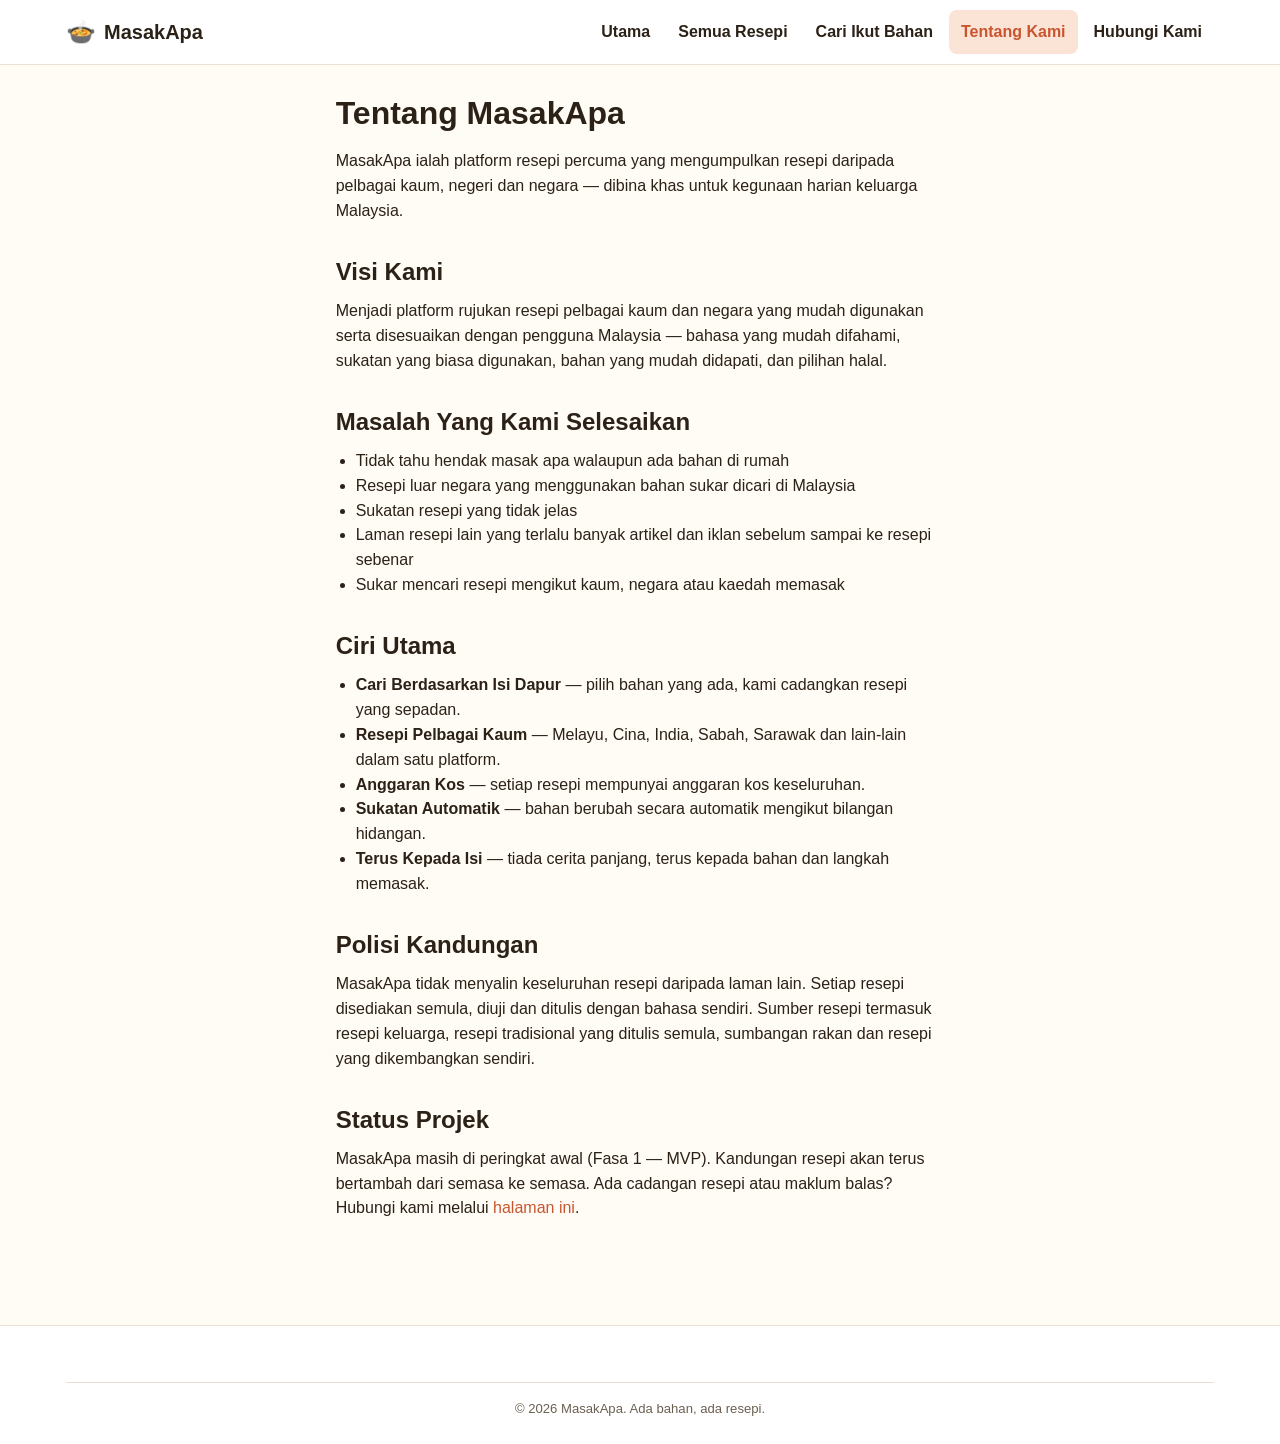
==== about.html @ 8297d0ee "Add MasakApa Fase 1 MVP: static recipe platform Homepage, recipe listing with filters, recipe detail" ====
<!doctype html>
<html lang="ms">
<head>
  <meta charset="UTF-8">
  <meta name="viewport" content="width=device-width, initial-scale=1.0">
  <title>Tentang Kami — MasakApa</title>
  <meta name="description" content="Kenali MasakApa — platform resepi percuma pelbagai kaum dan negara, dibina untuk keluarga Malaysia.">
  <link rel="icon" href="data:,">
  <link rel="stylesheet" href="assets/css/style.css">
  <link rel="stylesheet" href="assets/css/responsive.css">
</head>
<body>
  <a class="skip-link" href="#main">Langkau ke kandungan</a>

  <header class="site-header">
    <div class="container">
      <a class="logo" href="index.html"><span class="logo-mark">🍲</span> MasakApa</a>
      <button class="nav-toggle" aria-label="Buka menu" aria-expanded="false">
        <span></span>
      </button>
      <nav class="main-nav" aria-label="Navigasi utama">
        <ul>
          <li><a href="index.html">Utama</a></li>
          <li><a href="recipes.html">Semua Resepi</a></li>
          <li><a href="search.html">Cari Ikut Bahan</a></li>
          <li><a href="about.html" aria-current="page">Tentang Kami</a></li>
          <li><a href="contact.html">Hubungi Kami</a></li>
        </ul>
      </nav>
    </div>
  </header>

  <main id="main">
    <div class="container prose" style="padding:28px 16px 48px;">
      <h1>Tentang MasakApa</h1>
      <p>MasakApa ialah platform resepi percuma yang mengumpulkan resepi daripada pelbagai kaum, negeri dan negara — dibina khas untuk kegunaan harian keluarga Malaysia.</p>

      <h2>Visi Kami</h2>
      <p>Menjadi platform rujukan resepi pelbagai kaum dan negara yang mudah digunakan serta disesuaikan dengan pengguna Malaysia — bahasa yang mudah difahami, sukatan yang biasa digunakan, bahan yang mudah didapati, dan pilihan halal.</p>

      <h2>Masalah Yang Kami Selesaikan</h2>
      <ul>
        <li>Tidak tahu hendak masak apa walaupun ada bahan di rumah</li>
        <li>Resepi luar negara yang menggunakan bahan sukar dicari di Malaysia</li>
        <li>Sukatan resepi yang tidak jelas</li>
        <li>Laman resepi lain yang terlalu banyak artikel dan iklan sebelum sampai ke resepi sebenar</li>
        <li>Sukar mencari resepi mengikut kaum, negara atau kaedah memasak</li>
      </ul>

      <h2>Ciri Utama</h2>
      <ul>
        <li><strong>Cari Berdasarkan Isi Dapur</strong> — pilih bahan yang ada, kami cadangkan resepi yang sepadan.</li>
        <li><strong>Resepi Pelbagai Kaum</strong> — Melayu, Cina, India, Sabah, Sarawak dan lain-lain dalam satu platform.</li>
        <li><strong>Anggaran Kos</strong> — setiap resepi mempunyai anggaran kos keseluruhan.</li>
        <li><strong>Sukatan Automatik</strong> — bahan berubah secara automatik mengikut bilangan hidangan.</li>
        <li><strong>Terus Kepada Isi</strong> — tiada cerita panjang, terus kepada bahan dan langkah memasak.</li>
      </ul>

      <h2>Polisi Kandungan</h2>
      <p>MasakApa tidak menyalin keseluruhan resepi daripada laman lain. Setiap resepi disediakan semula, diuji dan ditulis dengan bahasa sendiri. Sumber resepi termasuk resepi keluarga, resepi tradisional yang ditulis semula, sumbangan rakan dan resepi yang dikembangkan sendiri.</p>

      <h2>Status Projek</h2>
      <p>MasakApa masih di peringkat awal (Fasa 1 — MVP). Kandungan resepi akan terus bertambah dari semasa ke semasa. Ada cadangan resepi atau maklum balas? Hubungi kami melalui <a href="contact.html">halaman ini</a>.</p>
    </div>
  </main>

  <footer class="site-footer">
    <div class="container">
      <div class="footer-bottom">
        &copy; <span id="footer-year"></span> MasakApa. Ada bahan, ada resepi.
      </div>
    </div>
  </footer>

  <script src="assets/js/app.js"></script>
</body>
</html>
---- assets/css/style.css ----
/* =========================================================
   MasakApa — Base Styles
   Mobile-first. Breakpoint overrides live in responsive.css
   ========================================================= */

:root {
  --color-primary: #e8734a;
  --color-primary-dark: #c8552f;
  --color-primary-light: #fbe3d6;
  --color-secondary: #2f6f5e;
  --color-secondary-light: #dcece7;
  --color-accent: #f2b441;
  --color-bg: #fffbf5;
  --color-surface: #ffffff;
  --color-text: #2b2117;
  --color-text-muted: #6b5f52;
  --color-border: #eae0d3;
  --color-danger: #c1392b;
  --radius-sm: 8px;
  --radius-md: 14px;
  --radius-lg: 20px;
  --shadow-sm: 0 1px 3px rgba(43, 33, 23, 0.08);
  --shadow-md: 0 6px 20px rgba(43, 33, 23, 0.10);
  --shadow-lg: 0 12px 32px rgba(43, 33, 23, 0.14);
  --font-body: -apple-system, BlinkMacSystemFont, "Segoe UI", Roboto, "Helvetica Neue", Arial, sans-serif;
  --header-height: 64px;
}

@media (prefers-color-scheme: dark) {
  :root {
    --color-primary: #f0855e;
    --color-primary-dark: #ff9d75;
    --color-primary-light: #3a2a22;
    --color-secondary: #5cae97;
    --color-secondary-light: #1d2f29;
    --color-accent: #f2b441;
    --color-bg: #17130f;
    --color-surface: #221c16;
    --color-text: #f3ece2;
    --color-text-muted: #b5a996;
    --color-border: #3a3128;
    --shadow-sm: 0 1px 3px rgba(0, 0, 0, 0.35);
    --shadow-md: 0 6px 20px rgba(0, 0, 0, 0.4);
    --shadow-lg: 0 12px 32px rgba(0, 0, 0, 0.5);
  }
}

*,
*::before,
*::after {
  box-sizing: border-box;
}

html {
  -webkit-text-size-adjust: 100%;
}

body {
  margin: 0;
  font-family: var(--font-body);
  background: var(--color-bg);
  color: var(--color-text);
  line-height: 1.55;
  -webkit-font-smoothing: antialiased;
}

img {
  max-width: 100%;
  display: block;
}

a {
  color: var(--color-primary-dark);
  text-decoration: none;
}

a:hover {
  text-decoration: underline;
}

h1, h2, h3, h4 {
  line-height: 1.25;
  margin: 0 0 0.5em;
  font-weight: 700;
}

p {
  margin: 0 0 1em;
}

ul, ol {
  margin: 0;
  padding-left: 1.25em;
}

button, input, select, textarea {
  font-family: inherit;
  font-size: 1rem;
  color: inherit;
}

.container {
  width: 100%;
  max-width: 1180px;
  margin: 0 auto;
  padding: 0 16px;
}

.visually-hidden {
  position: absolute;
  width: 1px;
  height: 1px;
  overflow: hidden;
  clip: rect(0 0 0 0);
  white-space: nowrap;
}

.skip-link {
  position: absolute;
  left: 8px;
  top: -50px;
  background: var(--color-primary);
  color: #fff;
  padding: 8px 14px;
  border-radius: var(--radius-sm);
  z-index: 200;
  transition: top 0.15s ease;
}

.skip-link:focus {
  top: 8px;
}

/* ---------- Buttons ---------- */

.btn {
  display: inline-flex;
  align-items: center;
  justify-content: center;
  gap: 8px;
  padding: 12px 20px;
  border-radius: 999px;
  border: 2px solid transparent;
  background: var(--color-primary);
  color: #fff;
  font-weight: 600;
  cursor: pointer;
  text-decoration: none;
  transition: transform 0.12s ease, box-shadow 0.12s ease, background 0.12s ease;
}

.btn:hover {
  background: var(--color-primary-dark);
  text-decoration: none;
}

.btn:active {
  transform: scale(0.98);
}

.btn-outline {
  background: transparent;
  border-color: var(--color-border);
  color: var(--color-text);
}

.btn-outline:hover {
  border-color: var(--color-primary);
  background: var(--color-primary-light);
}

.btn-secondary {
  background: var(--color-secondary);
}

.btn-secondary:hover {
  background: #245648;
}

.btn-sm {
  padding: 8px 14px;
  font-size: 0.9rem;
}

.btn-block {
  width: 100%;
}

/* ---------- Header ---------- */

.site-header {
  position: sticky;
  top: 0;
  z-index: 100;
  background: var(--color-surface);
  border-bottom: 1px solid var(--color-border);
}

.site-header .container {
  display: flex;
  align-items: center;
  justify-content: space-between;
  height: var(--header-height);
  gap: 12px;
}

.logo {
  display: flex;
  align-items: center;
  gap: 8px;
  font-weight: 800;
  font-size: 1.25rem;
  color: var(--color-text);
}

.logo:hover {
  text-decoration: none;
}

.logo .logo-mark {
  font-size: 1.5rem;
}

.main-nav {
  position: fixed;
  inset: var(--header-height) 0 0 0;
  background: var(--color-surface);
  transform: translateX(100%);
  transition: transform 0.2s ease;
  overflow-y: auto;
  padding: 24px 16px;
  z-index: 99;
}

.main-nav.is-open {
  transform: translateX(0);
}

.main-nav ul {
  list-style: none;
  padding: 0;
  margin: 0;
  display: flex;
  flex-direction: column;
  gap: 4px;
}

.main-nav a {
  display: block;
  padding: 14px 8px;
  color: var(--color-text);
  font-weight: 600;
  border-bottom: 1px solid var(--color-border);
}

.main-nav a:hover,
.main-nav a[aria-current="page"] {
  color: var(--color-primary-dark);
  text-decoration: none;
}

.nav-toggle {
  background: none;
  border: 1px solid var(--color-border);
  border-radius: var(--radius-sm);
  width: 42px;
  height: 42px;
  display: flex;
  align-items: center;
  justify-content: center;
  cursor: pointer;
}

.nav-toggle span,
.nav-toggle span::before,
.nav-toggle span::after {
  content: "";
  display: block;
  width: 20px;
  height: 2px;
  background: var(--color-text);
  position: relative;
  transition: transform 0.15s ease;
}

.nav-toggle span::before {
  position: absolute;
  top: -6px;
}

.nav-toggle span::after {
  position: absolute;
  top: 6px;
}

/* ---------- Hero ---------- */

.hero {
  padding: 40px 0 32px;
  background: linear-gradient(180deg, var(--color-primary-light) 0%, var(--color-bg) 100%);
  text-align: center;
}

.hero h1 {
  font-size: 1.9rem;
  margin-bottom: 0.35em;
}

.hero p.hero-sub {
  color: var(--color-text-muted);
  max-width: 42ch;
  margin: 0 auto 24px;
}

.search-box {
  display: flex;
  gap: 8px;
  max-width: 560px;
  margin: 0 auto;
  background: var(--color-surface);
  padding: 6px;
  border-radius: 999px;
  box-shadow: var(--shadow-md);
  border: 1px solid var(--color-border);
}

.search-box input[type="search"] {
  flex: 1;
  border: none;
  outline: none;
  background: transparent;
  padding: 10px 14px;
  border-radius: 999px;
}

.hero-actions {
  display: flex;
  flex-wrap: wrap;
  gap: 10px;
  justify-content: center;
  margin-top: 16px;
}

/* ---------- Sections ---------- */

.section {
  padding: 36px 0;
}

.section-head {
  display: flex;
  align-items: baseline;
  justify-content: space-between;
  gap: 12px;
  margin-bottom: 18px;
  flex-wrap: wrap;
}

.section-head h2 {
  font-size: 1.4rem;
  margin: 0;
}

.section-head .see-all {
  font-weight: 600;
  white-space: nowrap;
}

.section-alt {
  background: var(--color-surface);
  border-top: 1px solid var(--color-border);
  border-bottom: 1px solid var(--color-border);
}

/* ---------- Chip / pill grids ---------- */

.chip-grid {
  display: grid;
  grid-template-columns: repeat(2, 1fr);
  gap: 10px;
}

.chip-card {
  display: flex;
  align-items: center;
  gap: 10px;
  padding: 14px;
  background: var(--color-surface);
  border: 1px solid var(--color-border);
  border-radius: var(--radius-md);
  font-weight: 600;
  color: var(--color-text);
  transition: box-shadow 0.12s ease, transform 0.12s ease;
}

.chip-card:hover {
  box-shadow: var(--shadow-sm);
  transform: translateY(-2px);
  text-decoration: none;
}

.chip-card .chip-icon {
  font-size: 1.4rem;
}

.chip-row {
  display: flex;
  flex-wrap: wrap;
  gap: 8px;
}

.chip {
  display: inline-flex;
  align-items: center;
  gap: 6px;
  padding: 8px 14px;
  border-radius: 999px;
  background: var(--color-surface);
  border: 1px solid var(--color-border);
  font-size: 0.88rem;
  font-weight: 600;
  color: var(--color-text);
  cursor: pointer;
  transition: background 0.12s ease, border-color 0.12s ease;
}

.chip:hover {
  border-color: var(--color-primary);
  text-decoration: none;
}

.chip.is-active {
  background: var(--color-primary);
  border-color: var(--color-primary);
  color: #fff;
}

.chip input[type="checkbox"] {
  margin: 0;
}

/* ---------- Recipe cards ---------- */

.recipe-grid {
  display: grid;
  grid-template-columns: 1fr;
  gap: 18px;
}

.recipe-card {
  background: var(--color-surface);
  border: 1px solid var(--color-border);
  border-radius: var(--radius-lg);
  overflow: hidden;
  display: flex;
  flex-direction: column;
  box-shadow: var(--shadow-sm);
  transition: box-shadow 0.15s ease, transform 0.15s ease;
  color: var(--color-text);
}

.recipe-card:hover {
  box-shadow: var(--shadow-lg);
  transform: translateY(-3px);
  text-decoration: none;
}

.recipe-card-media {
  aspect-ratio: 4 / 3;
  display: flex;
  align-items: center;
  justify-content: center;
  font-size: 3rem;
  position: relative;
}

.recipe-card-media .badge-featured {
  position: absolute;
  top: 10px;
  left: 10px;
  background: rgba(255, 255, 255, 0.9);
  color: var(--color-text);
  font-size: 0.72rem;
  font-weight: 700;
  padding: 4px 9px;
  border-radius: 999px;
}

.recipe-card-body {
  padding: 14px 14px 16px;
  display: flex;
  flex-direction: column;
  gap: 8px;
  flex: 1;
}

.recipe-card-title {
  font-size: 1.05rem;
  font-weight: 700;
  margin: 0;
}

.recipe-card-meta {
  display: flex;
  flex-wrap: wrap;
  gap: 6px 12px;
  font-size: 0.82rem;
  color: var(--color-text-muted);
}

.recipe-card-meta span {
  display: inline-flex;
  align-items: center;
  gap: 4px;
}

.recipe-card-tags {
  display: flex;
  flex-wrap: wrap;
  gap: 6px;
  margin-top: auto;
}

.badge {
  display: inline-block;
  padding: 3px 9px;
  border-radius: 999px;
  font-size: 0.72rem;
  font-weight: 700;
  background: var(--color-secondary-light);
  color: var(--color-secondary);
}

.badge-country {
  background: var(--color-primary-light);
  color: var(--color-primary-dark);
}

.empty-state {
  text-align: center;
  padding: 48px 16px;
  color: var(--color-text-muted);
}

.empty-state .empty-emoji {
  font-size: 2.6rem;
  display: block;
  margin-bottom: 10px;
}

/* ---------- Filters ---------- */

.filters-bar {
  display: flex;
  flex-direction: column;
  gap: 12px;
  background: var(--color-surface);
  border: 1px solid var(--color-border);
  border-radius: var(--radius-lg);
  padding: 16px;
  margin-bottom: 22px;
}

.filters-row {
  display: grid;
  grid-template-columns: 1fr;
  gap: 10px;
}

.field-group {
  display: flex;
  flex-direction: column;
  gap: 4px;
}

.field-group label {
  font-size: 0.78rem;
  font-weight: 700;
  color: var(--color-text-muted);
  text-transform: uppercase;
  letter-spacing: 0.03em;
}

select,
input[type="text"],
input[type="search"],
input[type="number"],
input[type="email"],
textarea {
  padding: 10px 12px;
  border-radius: var(--radius-sm);
  border: 1px solid var(--color-border);
  background: var(--color-bg);
  color: var(--color-text);
}

select:focus,
input:focus,
textarea:focus {
  outline: 2px solid var(--color-primary);
  outline-offset: 1px;
}

.filters-footer {
  display: flex;
  align-items: center;
  justify-content: space-between;
  gap: 10px;
  flex-wrap: wrap;
}

.results-count {
  color: var(--color-text-muted);
  font-size: 0.9rem;
}

/* ---------- Recipe detail ---------- */

.recipe-hero {
  display: flex;
  flex-direction: column;
  gap: 18px;
  padding: 24px 0;
}

.recipe-hero-media {
  aspect-ratio: 16 / 10;
  border-radius: var(--radius-lg);
  display: flex;
  align-items: center;
  justify-content: center;
  font-size: 5rem;
}

.recipe-title {
  font-size: 1.7rem;
  margin-bottom: 6px;
}

.recipe-desc {
  color: var(--color-text-muted);
}

.recipe-meta-grid {
  display: grid;
  grid-template-columns: repeat(2, 1fr);
  gap: 10px;
  margin: 18px 0;
}

.meta-tile {
  background: var(--color-surface);
  border: 1px solid var(--color-border);
  border-radius: var(--radius-md);
  padding: 12px;
  text-align: center;
}

.meta-tile .meta-label {
  font-size: 0.72rem;
  text-transform: uppercase;
  color: var(--color-text-muted);
  letter-spacing: 0.03em;
  display: block;
  margin-bottom: 4px;
}

.meta-tile .meta-value {
  font-weight: 700;
  font-size: 1.05rem;
}

.recipe-actions {
  display: flex;
  gap: 10px;
  flex-wrap: wrap;
}

.servings-control {
  display: inline-flex;
  align-items: center;
  gap: 10px;
  border: 1px solid var(--color-border);
  border-radius: 999px;
  padding: 4px 6px;
  background: var(--color-surface);
}

.servings-control button {
  width: 34px;
  height: 34px;
  border-radius: 50%;
  border: 1px solid var(--color-border);
  background: var(--color-bg);
  font-size: 1.1rem;
  cursor: pointer;
  line-height: 1;
}

.servings-control button:hover {
  background: var(--color-primary-light);
}

.recipe-section {
  padding: 20px 0;
  border-top: 1px solid var(--color-border);
}

.recipe-section h2 {
  font-size: 1.25rem;
}

.ingredient-list {
  list-style: none;
  padding: 0;
  display: flex;
  flex-direction: column;
  gap: 10px;
}

.ingredient-list li {
  display: flex;
  justify-content: space-between;
  gap: 12px;
  padding: 10px 0;
  border-bottom: 1px dashed var(--color-border);
}

.ingredient-list li:last-child {
  border-bottom: none;
}

.ingredient-qty {
  font-weight: 700;
  color: var(--color-primary-dark);
  white-space: nowrap;
}

.ingredient-name {
  flex: 1;
}

.ingredient-optional {
  color: var(--color-text-muted);
  font-size: 0.8rem;
}

.steps-list {
  list-style: none;
  padding: 0;
  display: flex;
  flex-direction: column;
  gap: 16px;
  counter-reset: step;
}

.steps-list li {
  display: flex;
  gap: 14px;
}

.step-number {
  flex-shrink: 0;
  width: 32px;
  height: 32px;
  border-radius: 50%;
  background: var(--color-primary);
  color: #fff;
  display: flex;
  align-items: center;
  justify-content: center;
  font-weight: 700;
}

.tips-list, .subs-list {
  list-style: none;
  padding: 0;
  display: flex;
  flex-direction: column;
  gap: 8px;
}

.tips-list li, .subs-list li {
  background: var(--color-secondary-light);
  color: var(--color-text);
  padding: 10px 14px;
  border-radius: var(--radius-md);
}

.breadcrumb {
  font-size: 0.85rem;
  color: var(--color-text-muted);
  padding: 14px 0 0;
}

.breadcrumb a {
  color: var(--color-text-muted);
}

/* ---------- Smart ingredient search ---------- */

.match-result-card {
  display: flex;
  align-items: center;
  gap: 14px;
  padding: 14px;
  background: var(--color-surface);
  border: 1px solid var(--color-border);
  border-radius: var(--radius-md);
  margin-bottom: 12px;
}

.match-result-card .match-emoji {
  font-size: 2rem;
  width: 56px;
  height: 56px;
  border-radius: var(--radius-sm);
  display: flex;
  align-items: center;
  justify-content: center;
  flex-shrink: 0;
}

.match-result-body {
  flex: 1;
  min-width: 0;
}

.match-percent {
  font-weight: 800;
  font-size: 1.1rem;
}

.match-level-full { color: var(--color-secondary); }
.match-level-almost { color: var(--color-primary-dark); }
.match-level-partial { color: var(--color-accent); }
.match-level-low { color: var(--color-text-muted); }

.match-missing {
  font-size: 0.82rem;
  color: var(--color-text-muted);
}

.progress-bar {
  height: 6px;
  border-radius: 999px;
  background: var(--color-border);
  overflow: hidden;
  margin-top: 6px;
}

.progress-bar-fill {
  height: 100%;
  background: var(--color-secondary);
}

.ingredient-category {
  margin-bottom: 18px;
}

.ingredient-category h3 {
  font-size: 0.95rem;
  margin-bottom: 8px;
}

/* ---------- Forms (contact) ---------- */

.form-card {
  background: var(--color-surface);
  border: 1px solid var(--color-border);
  border-radius: var(--radius-lg);
  padding: 20px;
  max-width: 560px;
}

.form-row {
  display: flex;
  flex-direction: column;
  gap: 6px;
  margin-bottom: 14px;
}

.form-row label {
  font-weight: 700;
  font-size: 0.9rem;
}

.form-note {
  font-size: 0.85rem;
  color: var(--color-text-muted);
}

/* ---------- Footer ---------- */

.site-footer {
  background: var(--color-surface);
  border-top: 1px solid var(--color-border);
  margin-top: 40px;
  padding: 32px 0 24px;
  color: var(--color-text-muted);
}

.footer-grid {
  display: grid;
  grid-template-columns: 1fr;
  gap: 24px;
}

.footer-grid h3 {
  font-size: 0.95rem;
  color: var(--color-text);
  margin-bottom: 10px;
}

.footer-grid ul {
  list-style: none;
  padding: 0;
  display: flex;
  flex-direction: column;
  gap: 6px;
}

.footer-grid a {
  color: var(--color-text-muted);
}

.footer-bottom {
  margin-top: 24px;
  padding-top: 16px;
  border-top: 1px solid var(--color-border);
  font-size: 0.82rem;
  text-align: center;
}

/* ---------- Static content pages ---------- */

.prose {
  max-width: 72ch;
}

.prose h2 {
  margin-top: 1.4em;
}

.prose ul {
  margin-bottom: 1em;
}

/* ---------- Print ---------- */

@media print {
  .site-header, .site-footer, .recipe-actions, .breadcrumb, .servings-control button {
    display: none !important;
  }
  body {
    background: #fff;
  }
}
---- assets/css/responsive.css ----
/* =========================================================
   MasakApa — Responsive overrides
   Mobile-first base lives in style.css; widen layout here.
   ========================================================= */

/* Small tablets and up */
@media (min-width: 560px) {
  .chip-grid {
    grid-template-columns: repeat(3, 1fr);
  }

  .recipe-grid {
    grid-template-columns: repeat(2, 1fr);
  }

  .filters-row {
    grid-template-columns: repeat(2, 1fr);
  }

  .recipe-meta-grid {
    grid-template-columns: repeat(4, 1fr);
  }

  .footer-grid {
    grid-template-columns: repeat(2, 1fr);
  }
}

/* Tablets / small desktop */
@media (min-width: 768px) {
  .hero h1 {
    font-size: 2.4rem;
  }

  .hero p.hero-sub {
    font-size: 1.05rem;
  }

  .nav-toggle {
    display: none;
  }

  .main-nav {
    position: static;
    transform: none;
    inset: auto;
    padding: 0;
    background: transparent;
    overflow: visible;
  }

  .main-nav ul {
    flex-direction: row;
    gap: 4px;
  }

  .main-nav a {
    border-bottom: none;
    padding: 10px 12px;
    border-radius: var(--radius-sm);
  }

  .main-nav a:hover,
  .main-nav a[aria-current="page"] {
    background: var(--color-primary-light);
  }

  .chip-grid {
    grid-template-columns: repeat(4, 1fr);
  }

  .recipe-grid {
    grid-template-columns: repeat(3, 1fr);
  }

  .filters-bar {
    flex-direction: row;
    align-items: flex-end;
    flex-wrap: wrap;
  }

  .filters-row {
    grid-template-columns: repeat(5, 1fr);
    flex: 1;
  }

  .recipe-hero {
    flex-direction: row;
    align-items: flex-start;
  }

  .recipe-hero-media {
    width: 40%;
    flex-shrink: 0;
    aspect-ratio: 1 / 1;
  }

  .recipe-hero-info {
    flex: 1;
  }

  .footer-grid {
    grid-template-columns: repeat(4, 1fr);
  }
}

/* Desktop */
@media (min-width: 1024px) {
  .recipe-grid {
    grid-template-columns: repeat(4, 1fr);
  }

  .chip-grid {
    grid-template-columns: repeat(6, 1fr);
  }

  .recipe-meta-grid {
    grid-template-columns: repeat(6, 1fr);
  }

  .hero h1 {
    font-size: 2.8rem;
  }
}
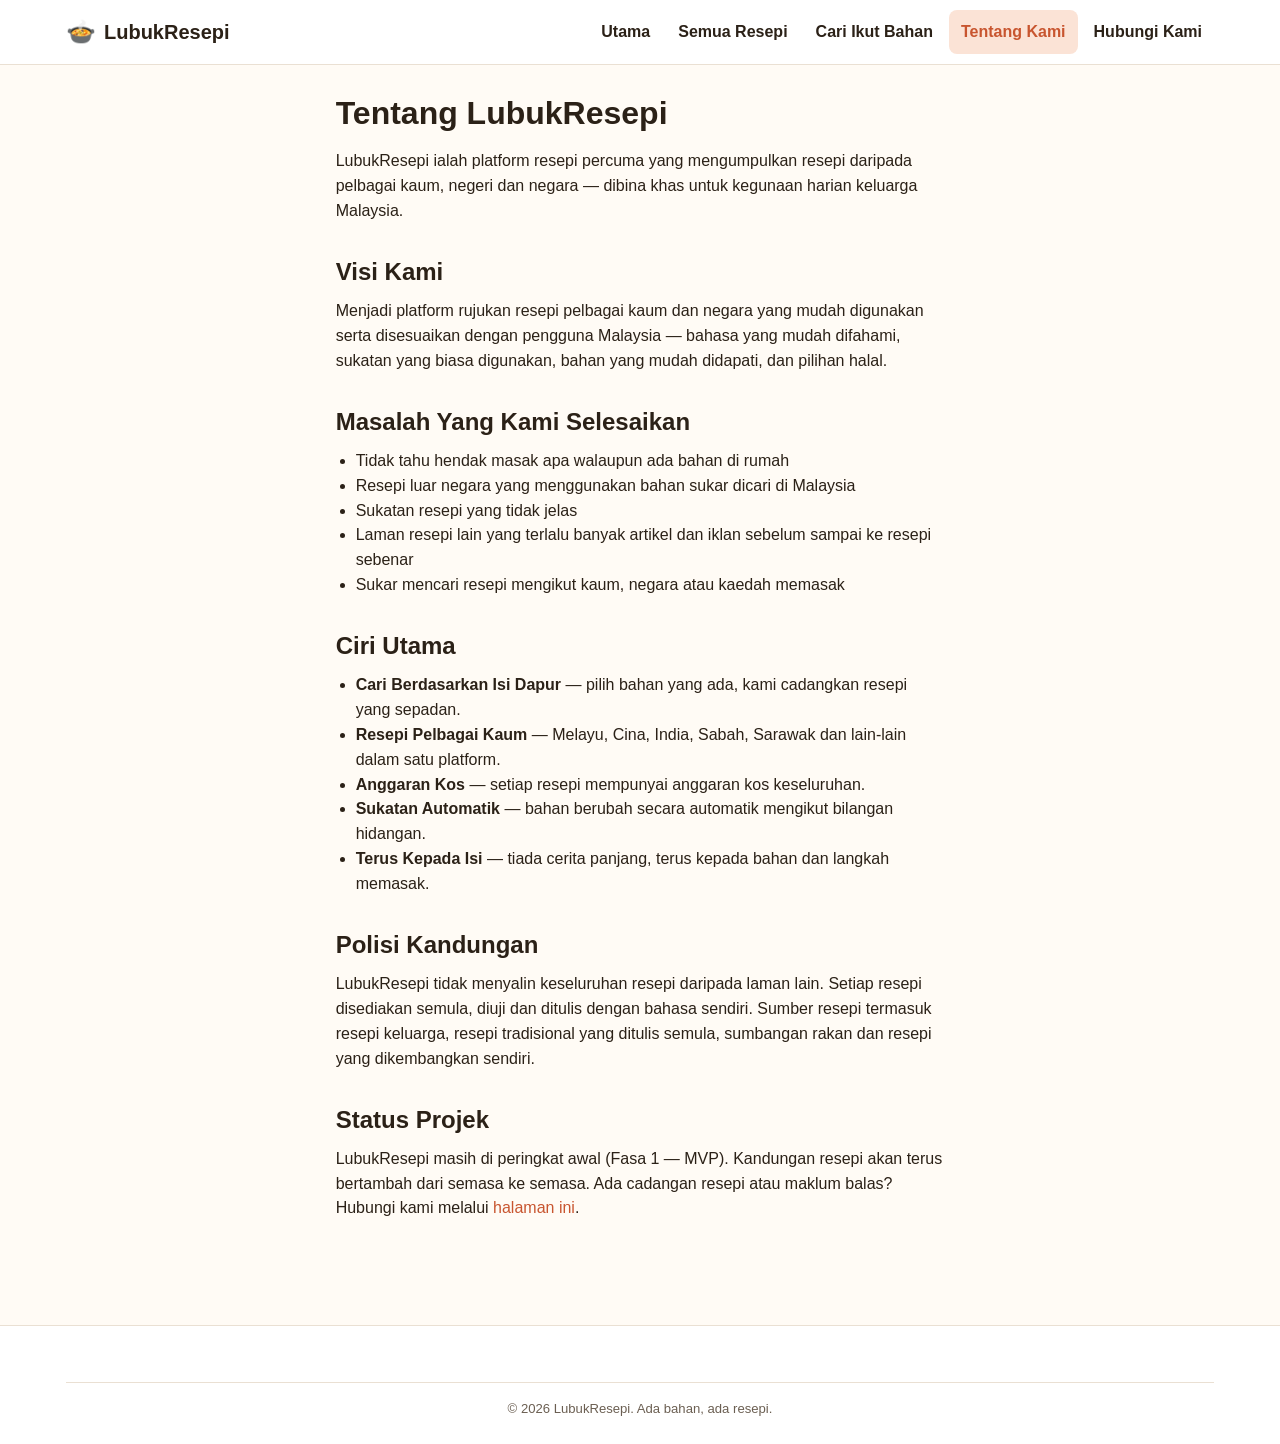
==== commit 7f4edfa9: "Rename brand from MasakApa to LubukResepi Matches the actual repo/product name." ====
--- a/about.html
+++ b/about.html
@@ -3,8 +3,8 @@
 <head>
   <meta charset="UTF-8">
   <meta name="viewport" content="width=device-width, initial-scale=1.0">
-  <title>Tentang Kami — MasakApa</title>
-  <meta name="description" content="Kenali MasakApa — platform resepi percuma pelbagai kaum dan negara, dibina untuk keluarga Malaysia.">
+  <title>Tentang Kami — LubukResepi</title>
+  <meta name="description" content="Kenali LubukResepi — platform resepi percuma pelbagai kaum dan negara, dibina untuk keluarga Malaysia.">
   <link rel="icon" href="data:,">
   <link rel="stylesheet" href="assets/css/style.css">
   <link rel="stylesheet" href="assets/css/responsive.css">
@@ -14,7 +14,7 @@
 
   <header class="site-header">
     <div class="container">
-      <a class="logo" href="index.html"><span class="logo-mark">🍲</span> MasakApa</a>
+      <a class="logo" href="index.html"><span class="logo-mark">🍲</span> LubukResepi</a>
       <button class="nav-toggle" aria-label="Buka menu" aria-expanded="false">
         <span></span>
       </button>
@@ -32,8 +32,8 @@
 
   <main id="main">
     <div class="container prose" style="padding:28px 16px 48px;">
-      <h1>Tentang MasakApa</h1>
-      <p>MasakApa ialah platform resepi percuma yang mengumpulkan resepi daripada pelbagai kaum, negeri dan negara — dibina khas untuk kegunaan harian keluarga Malaysia.</p>
+      <h1>Tentang LubukResepi</h1>
+      <p>LubukResepi ialah platform resepi percuma yang mengumpulkan resepi daripada pelbagai kaum, negeri dan negara — dibina khas untuk kegunaan harian keluarga Malaysia.</p>
 
       <h2>Visi Kami</h2>
       <p>Menjadi platform rujukan resepi pelbagai kaum dan negara yang mudah digunakan serta disesuaikan dengan pengguna Malaysia — bahasa yang mudah difahami, sukatan yang biasa digunakan, bahan yang mudah didapati, dan pilihan halal.</p>
@@ -57,17 +57,17 @@
       </ul>
 
       <h2>Polisi Kandungan</h2>
-      <p>MasakApa tidak menyalin keseluruhan resepi daripada laman lain. Setiap resepi disediakan semula, diuji dan ditulis dengan bahasa sendiri. Sumber resepi termasuk resepi keluarga, resepi tradisional yang ditulis semula, sumbangan rakan dan resepi yang dikembangkan sendiri.</p>
+      <p>LubukResepi tidak menyalin keseluruhan resepi daripada laman lain. Setiap resepi disediakan semula, diuji dan ditulis dengan bahasa sendiri. Sumber resepi termasuk resepi keluarga, resepi tradisional yang ditulis semula, sumbangan rakan dan resepi yang dikembangkan sendiri.</p>
 
       <h2>Status Projek</h2>
-      <p>MasakApa masih di peringkat awal (Fasa 1 — MVP). Kandungan resepi akan terus bertambah dari semasa ke semasa. Ada cadangan resepi atau maklum balas? Hubungi kami melalui <a href="contact.html">halaman ini</a>.</p>
+      <p>LubukResepi masih di peringkat awal (Fasa 1 — MVP). Kandungan resepi akan terus bertambah dari semasa ke semasa. Ada cadangan resepi atau maklum balas? Hubungi kami melalui <a href="contact.html">halaman ini</a>.</p>
     </div>
   </main>
 
   <footer class="site-footer">
     <div class="container">
       <div class="footer-bottom">
-        &copy; <span id="footer-year"></span> MasakApa. Ada bahan, ada resepi.
+        &copy; <span id="footer-year"></span> LubukResepi. Ada bahan, ada resepi.
       </div>
     </div>
   </footer>
--- a/assets/css/style.css
+++ b/assets/css/style.css
@@ -1,5 +1,5 @@
 /* =========================================================
-   MasakApa — Base Styles
+   LubukResepi — Base Styles
    Mobile-first. Breakpoint overrides live in responsive.css
    ========================================================= */
 
--- a/assets/css/responsive.css
+++ b/assets/css/responsive.css
@@ -1,5 +1,5 @@
 /* =========================================================
-   MasakApa — Responsive overrides
+   LubukResepi — Responsive overrides
    Mobile-first base lives in style.css; widen layout here.
    ========================================================= */
 
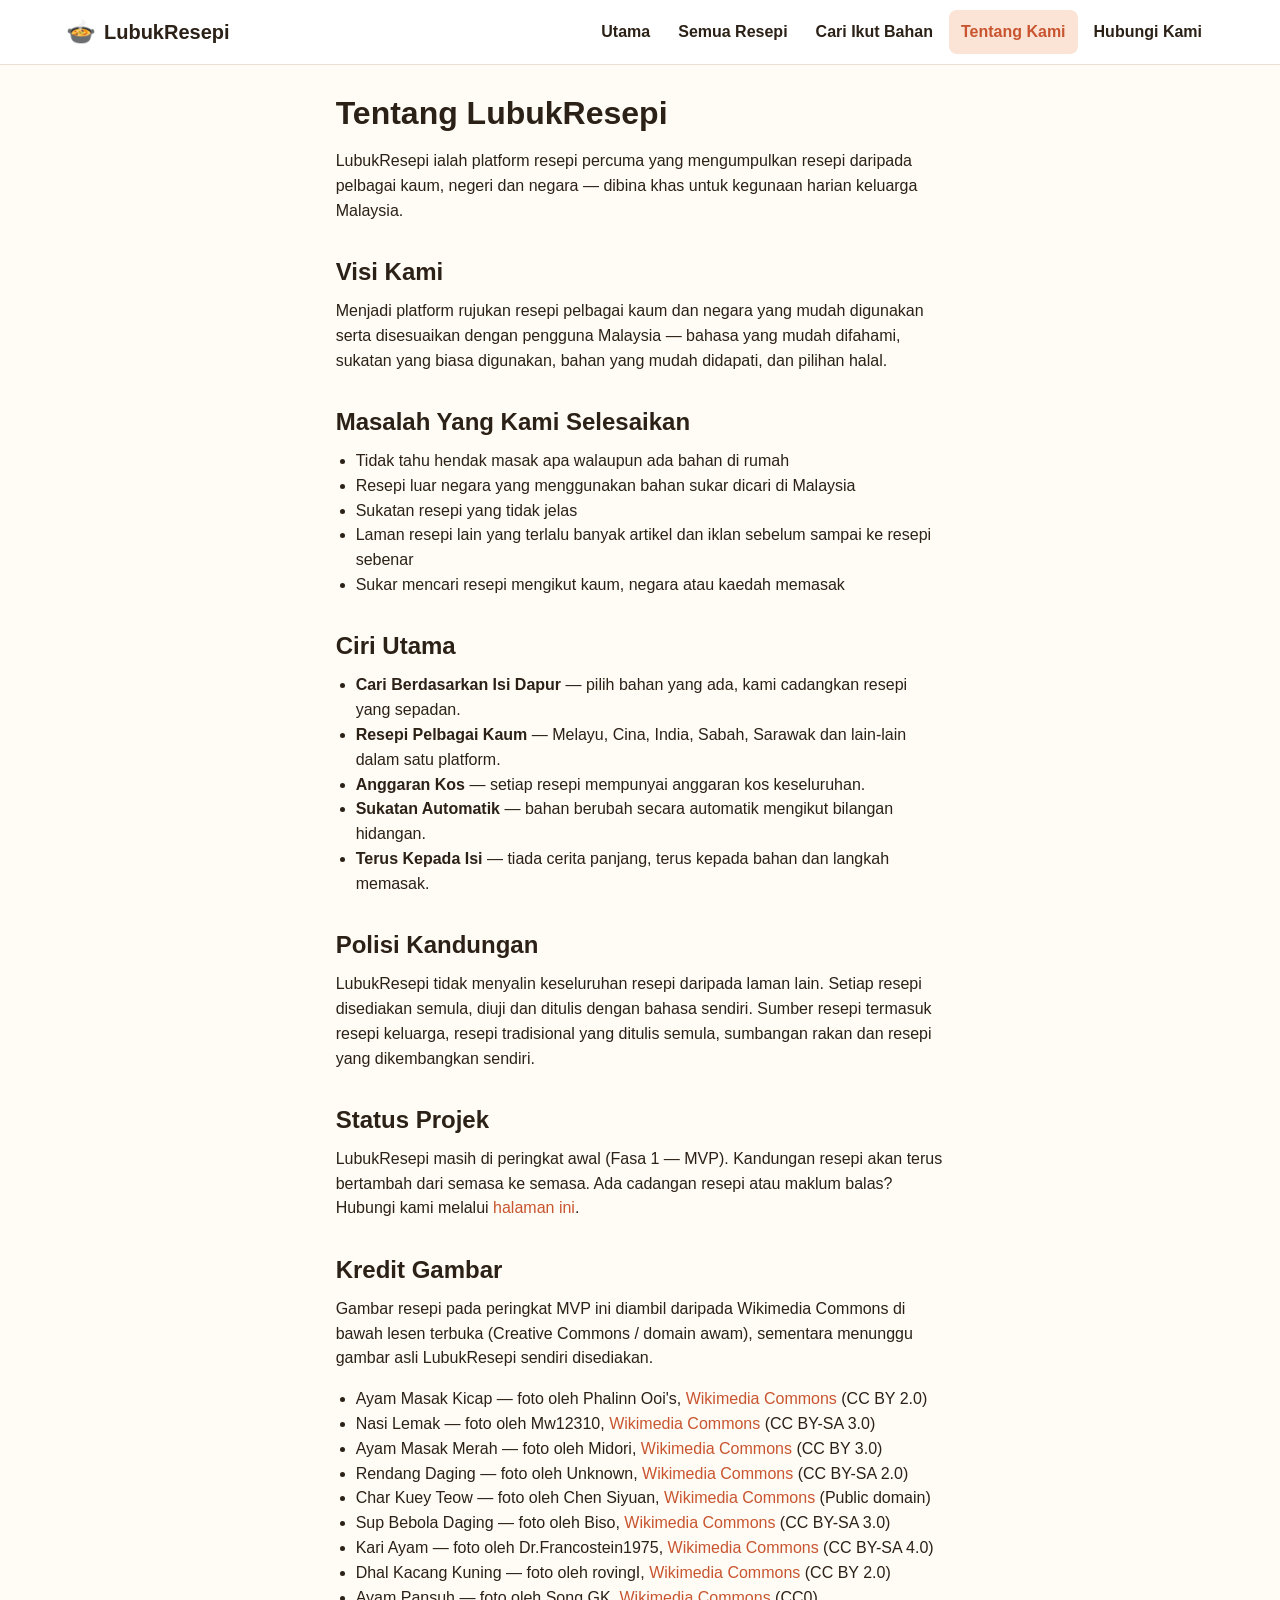
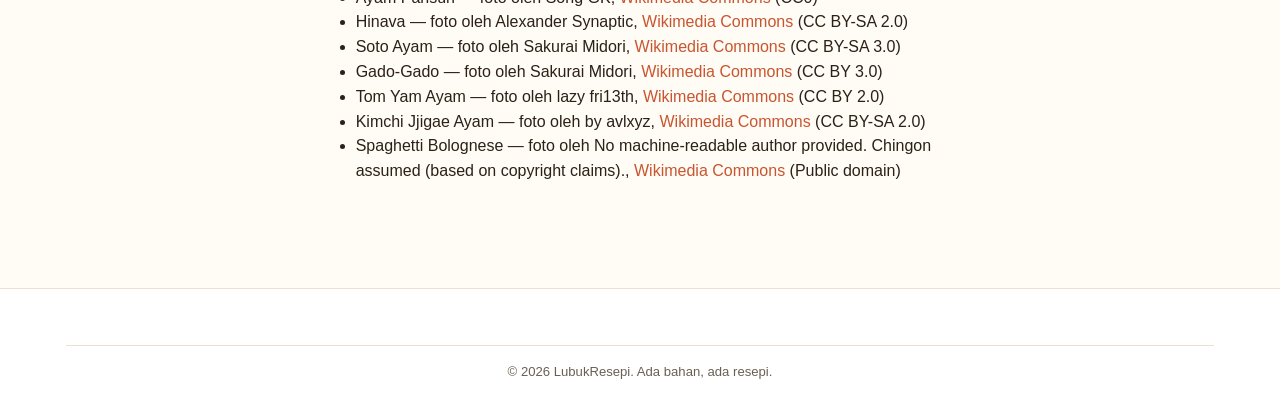
==== commit 65379323: "Add real recipe photos sourced from Wikimedia Commons Downloads a licensed photo per recipe (CC BY /" ====
--- a/about.html
+++ b/about.html
@@ -61,6 +61,10 @@
 
       <h2>Status Projek</h2>
       <p>LubukResepi masih di peringkat awal (Fasa 1 — MVP). Kandungan resepi akan terus bertambah dari semasa ke semasa. Ada cadangan resepi atau maklum balas? Hubungi kami melalui <a href="contact.html">halaman ini</a>.</p>
+
+      <h2>Kredit Gambar</h2>
+      <p>Gambar resepi pada peringkat MVP ini diambil daripada Wikimedia Commons di bawah lesen terbuka (Creative Commons / domain awam), sementara menunggu gambar asli LubukResepi sendiri disediakan.</p>
+      <div id="image-credits"></div>
     </div>
   </main>
 
@@ -73,5 +77,25 @@
   </footer>
 
   <script src="assets/js/app.js"></script>
+  <script>
+    document.addEventListener("DOMContentLoaded", async () => {
+      const el = document.getElementById("image-credits");
+      try {
+        const [credits, recipes] = await Promise.all([
+          LubukResepi.fetchJSON("assets/images/recipes/credits.json"),
+          LubukResepi.loadRecipes(),
+        ]);
+        const nameBySlug = Object.fromEntries(recipes.map((r) => [r.slug, r.name]));
+        el.innerHTML = `<ul>${credits
+          .map(
+            (c) =>
+              `<li>${LubukResepi.escapeHtml(nameBySlug[c.slug] || c.slug)} — foto oleh ${LubukResepi.escapeHtml(c.artist)}, <a href="${LubukResepi.escapeHtml(c.source_url)}" target="_blank" rel="noopener">Wikimedia Commons</a> (${LubukResepi.escapeHtml(c.license)})</li>`
+          )
+          .join("")}</ul>`;
+      } catch (err) {
+        console.error(err);
+      }
+    });
+  </script>
 </body>
 </html>
--- a/assets/css/style.css
+++ b/assets/css/style.css
@@ -472,6 +472,13 @@
   justify-content: center;
   font-size: 3rem;
   position: relative;
+  overflow: hidden;
+}
+
+.recipe-card-media img {
+  width: 100%;
+  height: 100%;
+  object-fit: cover;
 }
 
 .recipe-card-media .badge-featured {
@@ -630,6 +637,14 @@
   align-items: center;
   justify-content: center;
   font-size: 5rem;
+  overflow: hidden;
+}
+
+.recipe-hero-media img {
+  width: 100%;
+  height: 100%;
+  object-fit: cover;
+  border-radius: var(--radius-lg);
 }
 
 .recipe-title {
@@ -819,6 +834,13 @@
   align-items: center;
   justify-content: center;
   flex-shrink: 0;
+  overflow: hidden;
+}
+
+.match-result-card .match-emoji img {
+  width: 100%;
+  height: 100%;
+  object-fit: cover;
 }
 
 .match-result-body {
